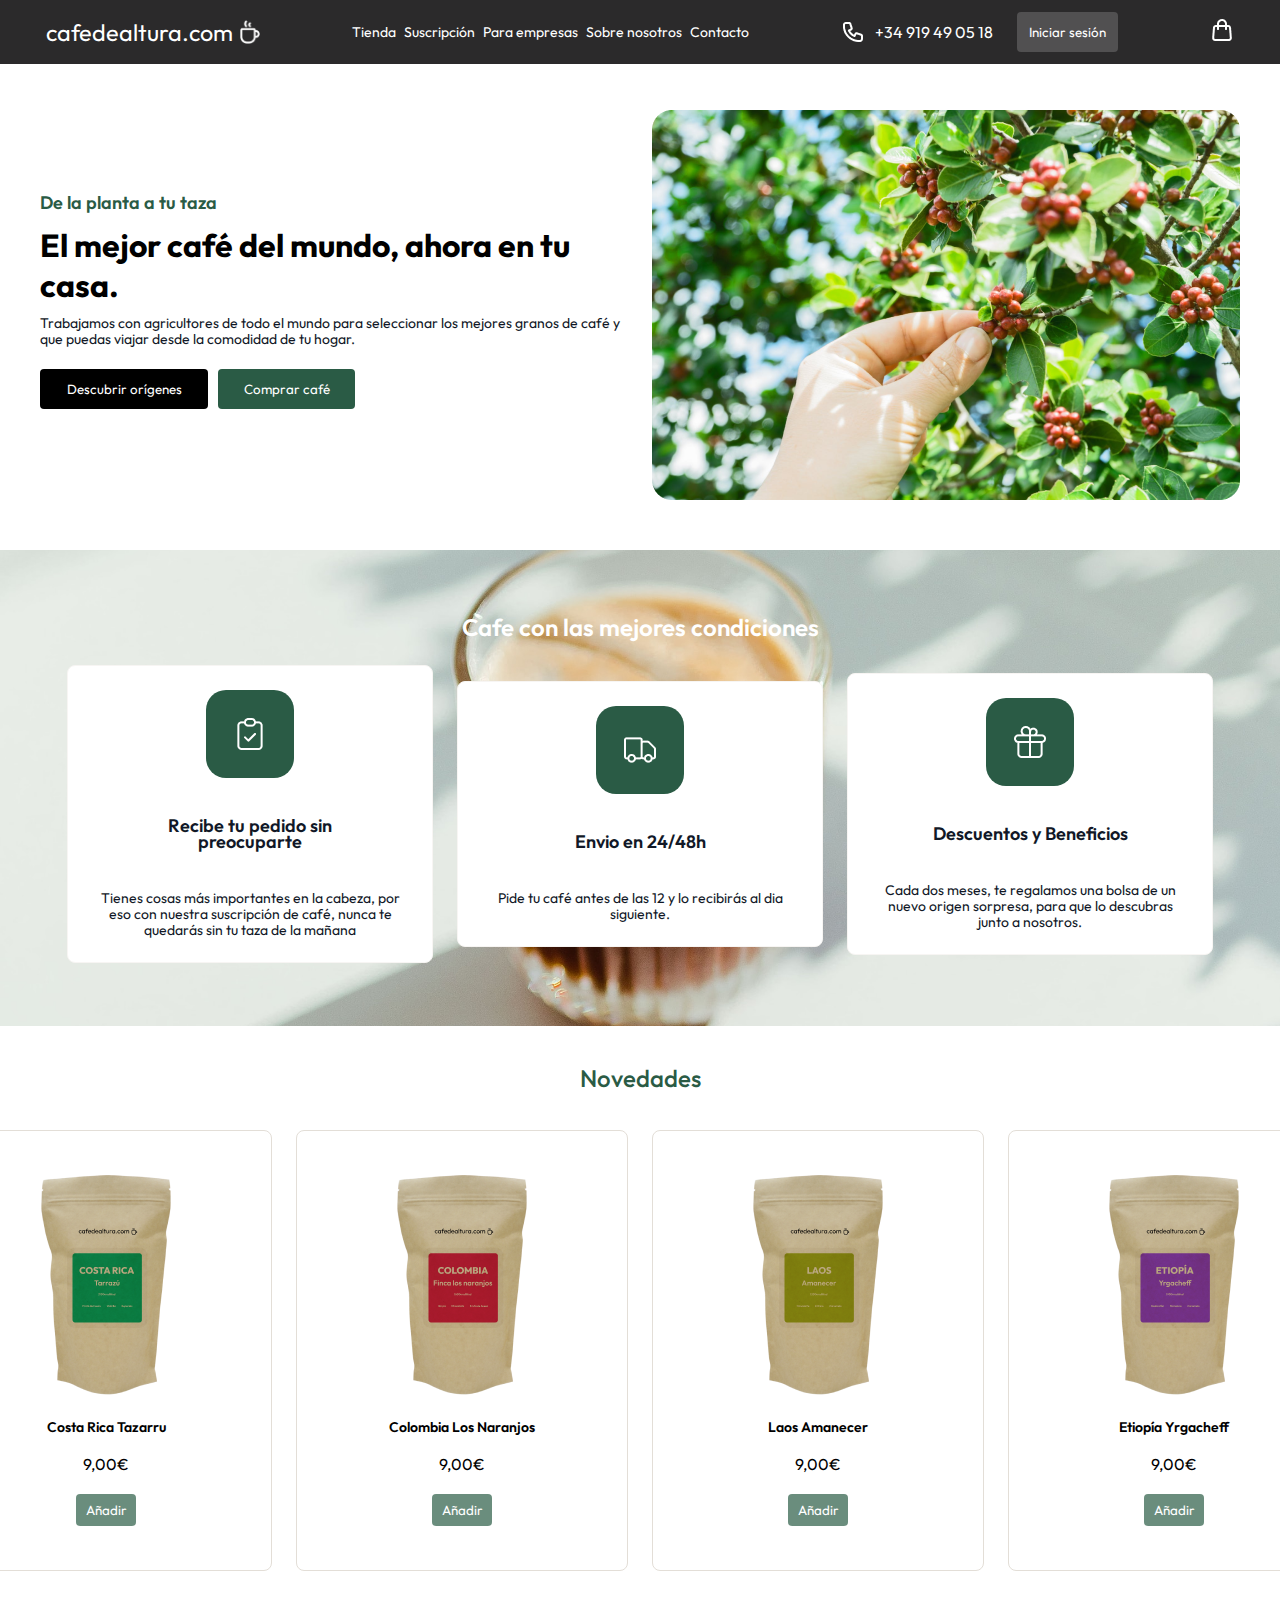
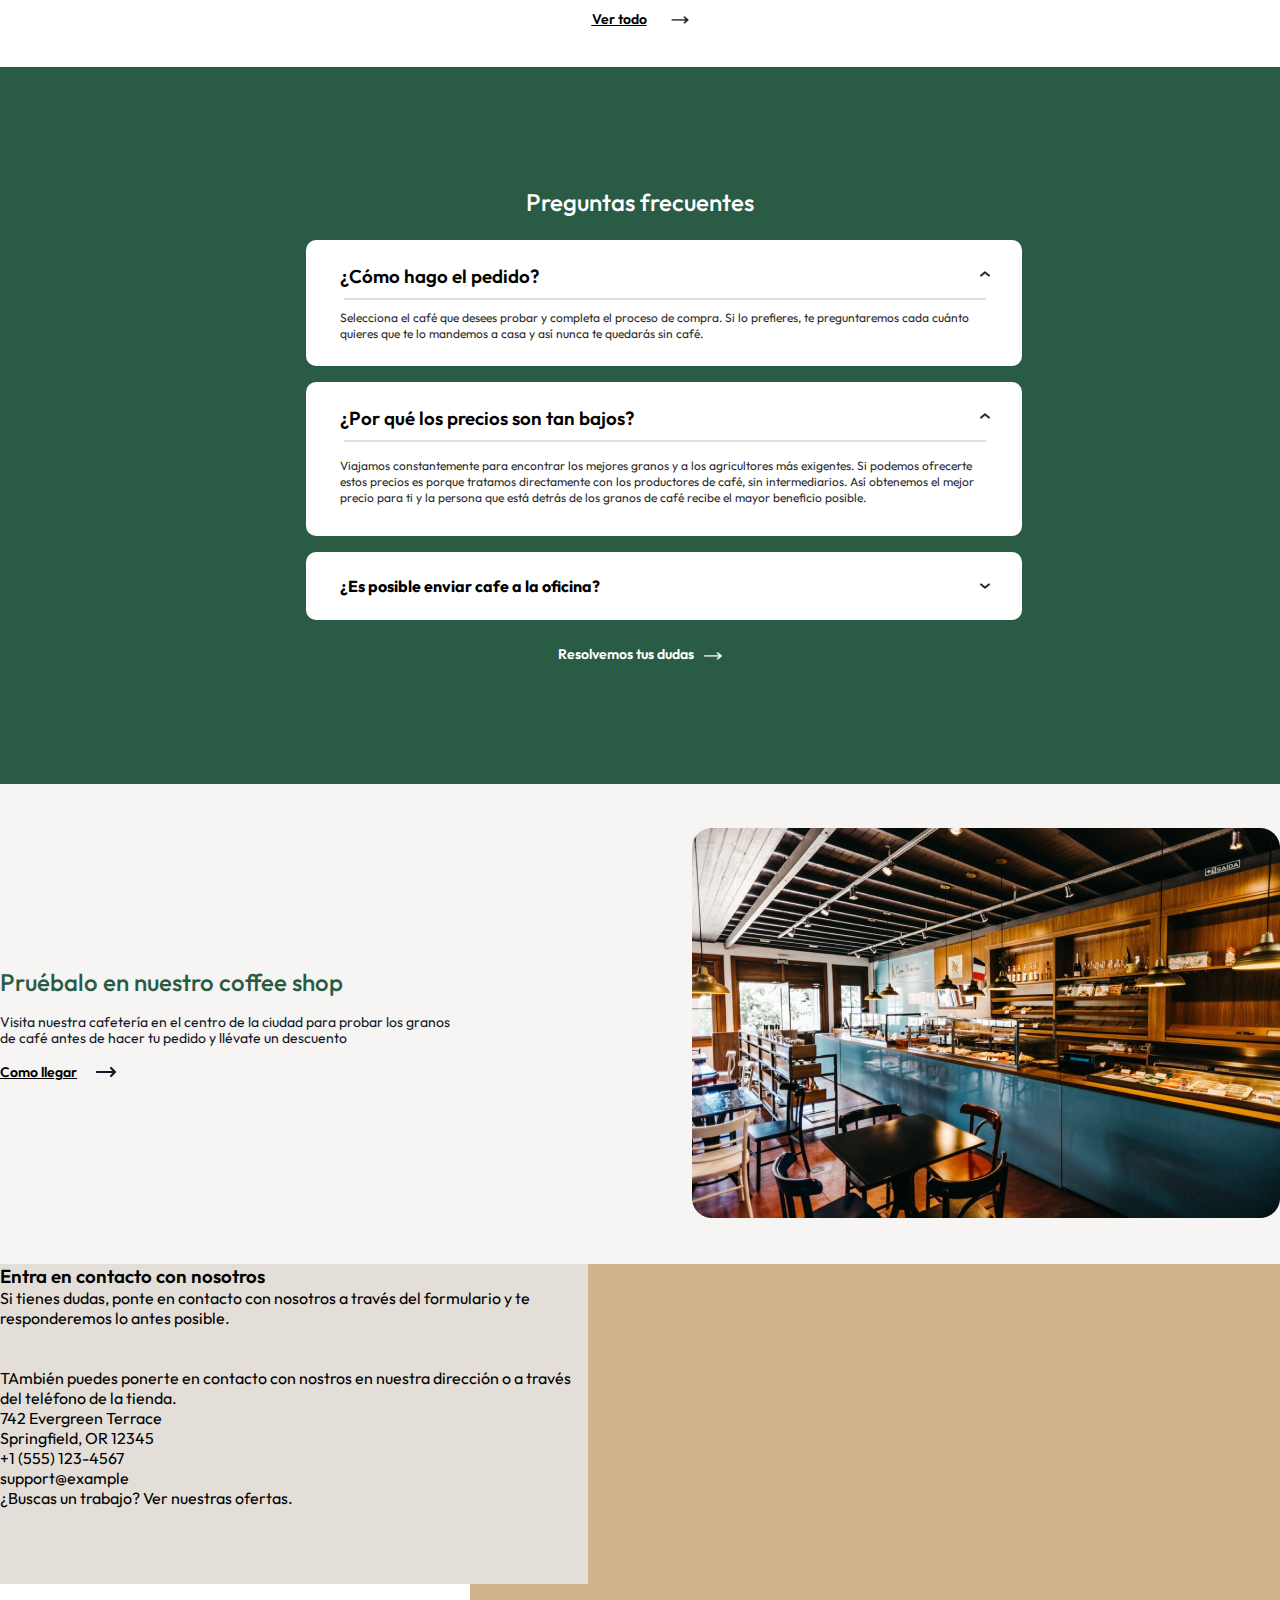
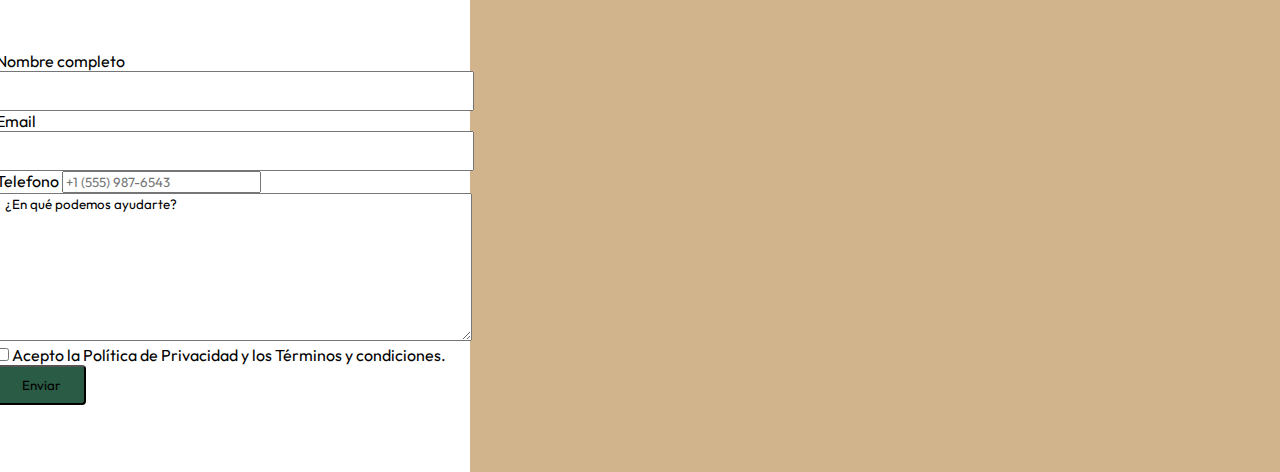
==== index_1.html @ 5ed2f042 "DONE" ====
<!DOCTYPE html>
<html lang="en">

<head>
    <meta charset="UTF-8" lang="esp">
    <meta name="viewport" content="width=device-width, initial-scale=1.0">
    <title>Document</title>
    <link rel="stylesheet" href="proyecto_1_css.css">
    <link rel="preconnect" href="https://fonts.googleapis.com">
    <link rel="preconnect" href="https://fonts.gstatic.com" crossorigin>
    <link href="https://fonts.googleapis.com/css2?family=Outfit:wght@100;200;300;400;500;600;700;800;900&display=swap"
        rel="stylesheet">
</head>

<body>
    <!-- #region NAVHeader Menu de Navegacion -->
    <div class="header"> 
        <div class="navImg">
            <a href="#" class="cafeHome"> cafedealtura.com </a>
            <img src="cafecito.png" alt="cafecito" class="navImg">
        </div>
        <div class="aHcontainer">
            <a href="la" class="aHeader"> Tienda </a>
            <a href="la" class="aHeader"> Suscripción </a>
            <a href="la" class="aHeader"> Para empresas </a>
            <a href="la" class="aHeader"> Sobre nosotros </a>
            <a href="la" class="aHeader"> Contacto </a>
        </div>
        <div class="phoneNumber">
            <div class="phoneHeader">
                <img src="tlf.png" alt="tlf">
                <p> +34 919 49 05 18 </p>
            </div>
            <div>
                <input type="button" name="boton" value="Iniciar sesión" class="sesionInicio">
            </div>
        </div>
        <div>
            <img src="bolsaCompra.png" alt="bolsaCompra">
        </div>
    </div>
    <!-- #endregion-->
   
    <!-- #region MAin container seccion1 Descripcion -->
    <div class="container">
        <div class="centenidoPrincipal">
            <div class="seccion1">
                <div id="Subtilos">
                    <div>
                        <h3 id="titleSmal"> De la planta a tu taza </h3>
                    </div>
                    <div class="">
                        <h1> El mejor café del mundo, ahora en tu casa. </h1>
                    </div>
                    <div>
                     <p class="texTo1"> Trabajamos con agricultores de todo el mundo para seleccionar los mejores granos de
                     café y que puedas viajar desde la comodidad de tu hogar. </p>
                    </div>
                    <div class="SeccionBotones">
                        <div>
                            <button id="botn1">Descubrir orígenes</button>
                        </div>
                        <div>
                            <button id="botn2">Comprar café</button>
                        </div>
                    </div>
                </div>
            </div>
            <div class="seccion2">
                <img src="Hero image.png" alt="Hero" class="imgHero">

            </div>
        </div>
  <!-- #endregion -->  </div>   
    
    <!-- #region  Seccion3 Envio de Cafes -->  
    <div class="seccion3">
          <h2>Cafe con las mejores condiciones </h2>
        <div class="gridLayout">
            <div class="grid">
                <div class="checkbox1">
                    <img src="check.png" alt="imgCar">
                </div>
                <h3>Recibe tu pedido sin preocuparte</h3>
                <p class="textoContenido3">Tienes cosas más importantes en la cabeza, por eso con nuestra suscripción de
                    café, nunca te quedarás
                    sin tu taza de la mañana</p>
            </div>
            <div class="grid">
                <div class="checkbox1">
                    <img src="imgCar.png" alt="imgCar">
                </div>

                <h3> Envio en 24/48h </h3>
                <p class="textoContenido3"> Pide tu café antes de las 12 y lo recibirás al dia siguiente. </p>

            </div>
            <div class="grid">
                <div class="checkbox1">
                    <img src="imgRegals.png" alt="imgCar">
                </div>
                <h3> Descuentos y Beneficios </h3>
                <p class="textoContenido3">
                    Cada dos meses, te regalamos una bolsa de un nuevo origen sorpresa, para que lo descubras junto a
                    nosotros.
                </p>
            </div>
        </div>
    </div>  
    <!-- #endregion -->   
 
    <!-- #region Seccion4 BagCoffes-->
   <div class="seccion4">
        <h2> Novedades</h2>
        <div class="tiendaBag">
            <div class="boxcaffes">
                <div class="imgEtiopia">
                    <img src="Coffee bag.png" alt="coffeebag">
                </div>
                <div class="coffeMoney">
                    <p> Costa Rica Tazarru </p>
                </div>
                <p> 9,00€</p>
                <button class="btonCoffe">Añadir</button>
            </div>
            <div class="boxcaffes">
                <div class="imgEtiopia">
                    <img src="Coffee bagRed.png" alt="coffeebag">
                </div>
                <div class="coffeMoney">
                    <p> Colombia Los Naranjos</p>
                </div>
                <p> 9,00€</p>
                <button class="btonCoffe">Añadir </button>
            </div>
            <div class="boxcaffes">
                <div class="imgEtiopia">
                    <img src="Coffee bag (4).png" alt="coffeebag">
                </div>
                <div class="coffeMoney">
                    <p> Laos Amanecer </p>
                </div>
                <p> 9,00€</p>
                <button class="btonCoffe">Añadir </button>
            </div>
            <div class="boxcaffes">
                <div class="imgEtiopia">
                    <img src="Coffee bag (3).png" alt="coffeebag">
                </div>
                <div class="coffeMoney">
                    <p> Etiopía Yrgacheff </p>
                </div>
                <p> 9,00€</p>
                <button class="btonCoffe">Añadir </button>
            </div>
        </div>
        <div class="aVertodo">
            <a href="" class="aVertodo"> Ver todo </a>
            <a href=""> <img src="flechaBlack2.png" alt="" class="imgFlecha"> </a>
        </div>
    </div>       
    <!-- #endregion -->

    
    <!-- #region Seccion5 preguntas Frecuentes -->
    <div class="seccion5">
        <h4 class="seccionH4"> Preguntas frecuentes </h4>

        <div class="seccionPreguntas">           
            <div id="cajaPreguntas"> 
                <div class="boxAsk">
                    <h3>¿Cómo hago el pedido? </h3>
                    <img src="dropDown.png" alt="dropDown" class="dropDownseccion5">
                </div>
                <div class="line"></div>
                <p class="textoFAQ"> Selecciona el café que desees probar y completa el proceso de compra. Si lo
                    prefieres, te preguntaremos cada cuánto quieres que te lo mandemos a casa y así nunca te quedarás
                    sin café.
                </p>
            </div>
            <div id="cajaPreguntas">
                <div class="boxAsk">
                    <h3>¿Por qué los precios son tan bajos? </h3>
                    <img src="dropDown.png" alt="dropDown" class="dropDownseccion5">
                </div>
                <div class="line"></div>
                <p class="textoFAQ2"> Viajamos constantemente para encontrar los mejores granos y a los agricultores más
                    exigentes. Si podemos ofrecerte estos precios es porque tratamos directamente con los productores de
                    café, sin intermediarios. Así obtenemos el mejor precio para ti y la persona que está detrás de los
                    granos de café recibe el mayor beneficio posible.
                </p>
            </div>
            <div id="cajaPreguntas">
                <div class="boxAsk">
                    <h4>¿Es posible enviar cafe a la oficina?</h4>
                    <img src="dropDown.png" alt="dropDown" class="dropDownseccion5 flechaGirada">
                </div>
            </div>
        </div>
        <div class="footPreguntas">
            <a href="" class="vinculosPreguntas">
                <p class="AnswerAsk">Resolvemos tus dudas</p>
            </a>
            <a href="" class="vinculosPreguntas">
                <img src="FlechaWhite.png" alt="footPreguntas" class="FlechaWhiteIMG">
            </a>
        </div>
    </div>
    <!-- #endregion -->
    
    
    <!-- #region SalaStar Bar Coffe -->
    <div class="seccion6">
        <div class="breakfasCoffe">

            <div class="coffeShop">
                <div class="coffeStarS">
                    <h4> Pruébalo en nuestro coffee shop</h4>
                </div>
                <div class="textoSeccion6">
                    <p>
                        Visita nuestra cafetería en el centro de la ciudad para probar los granos de café antes de hacer tu pedido y llévate un descuento
                     </p>
                </div>

                <div class="hiperVinculoseccion6">
                     <a href="" class="hiperEnlaces"> Como llegar </a> 
                     <a href="" class="">   <img src="flechaBlack.png" alt=""> </a>
                </div>

            </div>           
            <div class="coffeStarSecc6">
                    <img src="sala_cafe (3).png" alt="sala_cafe">
            </div>

        </div>
    </div> 
<!-- #endregion -->


    <div class="seccion7">
        <div class="formContact7a">
            <h3>
                Entra en contacto con nosotros

            </h3>
            <p>Si tienes dudas, ponte en contacto con nosotros a través del formulario y te responderemos lo antes posible.</p> <br> <br>
            <p>
                TAmbién puedes ponerte en contacto con nostros en nuestra dirección o a través del teléfono de la tienda.
            </p>
            <p> 742 Evergreen Terrace   </p>
            <p> Springfield, OR 12345   </p>
            <p> +1 (555) 123-4567   </p>
            <p> support@example</p>
            <p> ¿Buscas un trabajo? Ver nuestras ofertas.</p>

        </div>
        
        <div class="formContact7B">
            <form action="http:">
                <label for="">Nombre completo</label>
                <input type="text" name="" id="name">
                

                <label for="">Email</label>
                <input type="email" name="" id="email">

                <label for="phone">Telefono </label> 
                 <input type="tel" id="phone" name="phone" placeholder="+1 (555) 987-6543"

                ><textarea name="texto" id="texto" >  ¿En qué podemos ayudarte? </textarea>

                <input type="checkbox" name="acepCondicion" id="acepCondicion">
                Acepto la Política de Privacidad y los Términos y condiciones.
                <label for=""> 
                <button id="buttonselect7">Enviar</button>
                </label>
            </form>
        </div>      
    </div> 



</body>

</html>
---- proyecto_1_css.css ----
* {
    margin: 0;
    font-family: 'Outfit', sans-serif;
    
}

body{
    background-color: tan;
}

.header {
    display: flex;
    justify-content: space-around;
    align-items: center;
    height: 64px;
    width: 100%;
    font-weight: 400;
    background-color: #2B2A2B;
    color: #FFFFFF;
    
}

.navImg{
    display: flex;
    height: 24.95px;
    justify-content: space-between;
    align-items: center;
    font-size: 23.42px;
    gap: 7px;


} 
.cafeHome {
    text-decoration: none;
    color: #FFFFFF;
    line-height: 35px;
    font-style: normal;
    font-family: 'Outfit', sans-serif;
    display: flex;
    gap: 18px;
    
}

.aHeader {
    display: flex;
    justify-content: space-around;
    text-decoration: none;
    color:#FFFFFF;
    
}
.phoneHeader{
    display: flex;
    align-items: center;
    gap: 12px;

}
.phoneNumber{
    display: flex;
    gap: 24px;
    justify-content: center;
    align-items: center;
}

.aHcontainer {
    display: flex;
    justify-content: space-around;
    gap: 8px;
    font-size: 14px;
    align-items: center;
    
    
}
.sesionInicio{
    display: flex;
    justify-content: center;
    align-items: center;
    color: #FFFFFF;
    padding: 12px;
    border:0;
    background-color:#515051;
    border-radius: 4px;   
} 

/**
*parte primera navegacion
*
*
**/
.container {
   display: flex;
    align-items: center;
    padding: 48px 40px;
    gap: 8px;
    background-color: #FFFFFF;
    justify-content: space-between;
}
.seccion1{
    width: 588px;
    height: 232px;
    
}
.centenidoPrincipal{
    width: 100%;
    height: 390px;
    display: flex;
    justify-content: space-between;
    align-items: center;
        
}

.seccion1 h2{
    font-family: 'Outfit';
    font-style: normal;
    font-weight: 600;
    font-size: 40px;
    line-height: 44px;
    width: 588px;
    height: 88px;
}

#titleSmal{
    display: flex;
    color: #2A5B45;
    font-family: 'Outfit';
    font-style: normal;
    font-weight: 600;
    font-size: 18px;
    line-height: 24px;

}
#Subtilos{
    display: flex;
    flex-direction: column;
    gap: 10px;

}

.p{
font-style: normal;
font-weight: 400;
font-size: 14px;
line-height: 16px;
color: #111827 ;
}

.imgHero {
    width: 588px;
    height: 390px;
}
.SeccionBotones{
    margin-top: 12px;
    display: flex; 
    gap:10px;    
    
}
#botn1 {
    border: 0;
    background-color: black;
    color: white;
    width: 168px;
    height: 40px;
    padding: 12px;
    border-radius: 4px;
    cursor: pointer;


}

#botn2 {
    border: 0;
    background-color: #2A5B45;
    color: white;
    border-radius: 4px;
    width: 137px;
    height: 40px;
    padding: 12px;
    cursor: pointer;
}

h3{
 font-weight: 600;
 size: 18px;
 line-height: 24px;
 font-family: 'Outfit';
 

}
.texTo1{
 display: flex;
font-weight: 400;
font-size: 14px;
line-height: 16px;
color: #111827;
gap: 8px;

}
/*
*
*Ahora vamos a ver main principal
*Seccion principal
*/

.seccion3 {
    height: 380px;
    background-image: url(cafe_deAltura.jpeg);
    background-size: cover;
    background-repeat: no-repeat;
    background-position: center;
    display: flex;
    flex-direction: column;
    justify-content: center;
    align-items: center;
    padding: 48px 147px;
    gap: 24px;

}

.seccion3 h2{
font-weight: 600;
font-size: 24px;
line-height: 28px;
color: #FFFFFF;

}

.checkbox1 {
    display: flex;
    justify-content: center;
    align-items: center;
    border-radius: 20px;
    background-color:#2A5B45;
    width: 64px;
    height: 64px;
    padding: 12px;
    gap: 8px;
    align-items: center;

}
.gridLayout {
    display: flex;
    justify-content: space-evenly;
    gap: 24px;
    align-items: center;
    
}
.grid {
    height: 232x;
    width: 316px;
    display: flex;
    flex-direction: column;
    background-color:#FFFFFF;
    border-radius: 8px;
    align-items: center;
    gap: 16px;
    padding: 24px;
    border: 1px solid #F7F5F3;
}
.textoContenido3{
    display: flex;
    align-items: center;
    justify-content: center;
    text-align: center;
    font-weight: 400;
    font-size: 14px;
    line-height: 16px;
    color:#111827;;
    
}

.grid h3{
    font-size: 18px;
    line-height: 16px;
    font-weight: 400px;
    font-weight: 600;
    color: #111827;
    text-align: center;
    width: 268px;
    padding: 24px;
    font-family: 'Outfit';
    font-style: normal;
} 
/*
*Seccion4
*Mi tiendas Bag Coffe
*
*
*/

.btonCoffe{
    width: 60px;
    height: 32px;
    border-radius: 8px;
    background-color: #2A5B45B2;
    padding: 8px;
    color: #FFFFFF;
    border: 0;
    border-radius: 4px;
    cursor: pointer;
}
.btonCoffe:hover {
    background-color: #2A5B45;
}

.seccion4 h2{
    background-color: #FFFFFF;
    line-height: 24px;
    font-weight: 500;
    font-style: normal;
    font-family: 'Outfit';
    color: #2A5B45;
}
.seccion4{
    /* height: 604.49px; */
    background-color:#FFFFFF;
    padding: 40px;
    display: flex;
    flex-direction: column;
    align-items: center;
    gap: 40px;
        
}
.aVertodo{
    display: flex;
    justify-content: center;
    gap: 24px;
    align-items: center;
    text-decoration-line: underline;
    color:black;
    font-style: normal;
    font-weight: 600;
    font-size: 14px;
    line-height: 16px;
}
.imgFlecha{
    width: 18px;
    height: 8px;  

}
.coffeMoney{
    font-family: 'Outfit';
    font-style: normal;
    font-weight: 600;
    font-size: 14px;
    line-height: 16px;
}
.boxcaffes:hover {
    background-color:#F7F5F3;
    width: 282px;
    height: 391px;
    display: flex;
    flex-direction: column;
    padding: 24px;
    border-radius: 8px;
    border:1px #E3DED7 solid;
    align-items: center;
    justify-content: space-evenly;

}
.boxcaffes{
    width: 282px;
    height: 391px;
    display: flex;
    flex-direction: column;
    padding: 24px;
    border-radius: 8px;
    border:1px #E3DED7 solid;
    align-items: center;
    justify-content: space-evenly;

}
/*
*Mi seccion4 terminada con una pseudo case ahover:
*a mi caja: boxcaffe
*
*/

.seccion5 {
    background-color: #2A5B45;
    display: flex;
    justify-content: center;
    flex-direction: column;
    align-items: center;
    height: 621px;
    gap:24px;
    padding: 48px;

}

.boxAsk {
    display: flex;
    width: 650px;
    justify-content: space-between;
    margin-left: 10px;
}
.boxAsk2{
    display: flex;
    width: 650px;
    justify-content:space-between;
    margin-left: 10px;
    margin-right: 10px;
}
.line{
    display: flex;
    margin-left: 14px;
    width: 640px;
    border:#E3DED7 solid 1px;
    justify-content: center;

}
.textoFAQ{
    display: flex;
    font-family: 'Outfit';
    align-items: center;
    margin-left: 10px;
    font-style: normal;
    font-weight: 400;
    font-size: 12px;
    line-height: 16px;
    color: #2B2A2B;

}
.textoFAQ2{
    display: flex;
    font-family: 'Outfit';
    align-items: center;
    margin-left: 10px;
    font-style: normal;
    font-weight: 400;
    font-size: 12px;
    line-height: 16px;
    color: #2B2A2B;
    width: 651px;
    height: 60px;
    text-align: left;    
    
}

.dropDownseccion5{
    width: 10px;
    height: 6px;
    margin-top: 7px;

}
.flechaGirada{
    transform:rotate(180deg);
}
.seccionPreguntas {
    display: flex;
    justify-content: center;
    flex-direction: column;
    background-color:#2A5B45;
    width: 668px;
    gap: 16px;
    
}

.seccionH4{
    font-weight: 500;
    font-size: 24px;
    line-height: 28px;
    color: #FFFFFF;
     /* display: flex;
    justify-content: center;
    padding: 24px; */
    /*
    *de mi texto seccion preguntas
    *
    *   hace referencia a mi titulo h4 pero de mi seccion 4
    */
}

#cajaPreguntas {
    border-radius: 10px;
    background-color:white;
    justify-content: center;
    width: 668px;
    height: fit-content;
    display: flex;
    flex-direction: column;
    align-items: flex-start;
    gap:10px;
    padding: 24px;
}


.footPreguntas{
    display: flex;
    justify-content: space-around;
    gap:10px;
    align-items: center;
}
.FlechaWhiteIMG{
    width: 18px;
    height: 8px;
    border: #FFFFFF;
}
.vinculosPreguntas{
    text-decoration: none;
    color: #FFFFFF;
    
}
.AnswerAsk{
    font-style: normal;
    font-weight: 600;
    font-size: 14px;
    line-height: 16px;
}

/*
*Terminada mi seccion 5 con una sesion de 
*de preguntas llamadas Preguntas y respuestas
*
* y pasamos a la seccion 6
*/

.seccion6 {    
    height: 480px;
    background-color:#F7F5F3;;
    display: flex;
    justify-content: center;    
    align-items: center;
    font-weight: 400;
    size: 14px;
    line-height: 16px;
    color: #111827;
    justify-content:space-around;

}
.breakfasCoffe{
    width: 1280px;
    height:390;
    display: flex;
    justify-content: space-between;
    align-items: center;
    color: #111827;

}

.coffeShop {
    width: 457px;
    height: 120px;
    font-weight: 400;
    font-size: 14px;
    line-height: 16px;
    display: flex;
    flex-direction: column;
    justify-content:space-around;
    gap: 10px;
    align-items:center;
    /* border: solid rebeccapurple;  */
    align-items: flex-start;    
    
}
.textoSeccion6{
    font-style: normal;
    font-weight: 400;
    font-size: 14px;
    line-height: 16px;
}
.hiperVinculoseccion6{
    display: flex;
    gap: 19px;
    
}
.hiperEnlaces{
    font-weight: 600;
    font-size: 14px;
    line-height: 16px;
    color:#000000;
    text-decoration-line: underline;
    font-weight: 600;
    font-size: 14px;
    line-height: 16px;
}

.tiendaBag{
    display: flex;
    justify-content: center;
    gap: 24px;

}

.seccion6 h4{
font-weight: 500;
font-size: 24px;
line-height: 28px;
color: #2A5B45;
text-align: center;
display: flex;
justify-content: space-evenly;

}
.salaCoffe{
    width: 588px;
    height: 390px;
    border-radius: 20px;
}
/*
*Seccion6 finalizada
*
*pasamos a la numero 7
*/


 
.ContactoSecs7b{
    width: 588px;
    height: 320px;
    border: #2A5B45 solid;
    background-color: #FFFFFF;

}
.formContact7B{
    width: 470px;
    height: 488px;
    background-color: #FFFFFF;


}
#name,#email,#telePhono{
    width: 470px;
    height: 34px;
}
#texto{
width: 470px;
height: 142px;
}
.formContact7a{
    width: 588px;
    height: 320px;
    display: flex;
    flex-direction: column;
    align-items: flex-start;
    background-color: #E3DED7;
}
.formContact7B{
    display: flex;
    flex-direction: column;
    background-color: #FFFFFF;
    align-items: center;
    justify-content: center;
    gap: 24px;
    
}
#buttonselect7{
width: 90px;
height: 40px;
background: #2A5B45;
border-radius: 4px;
}
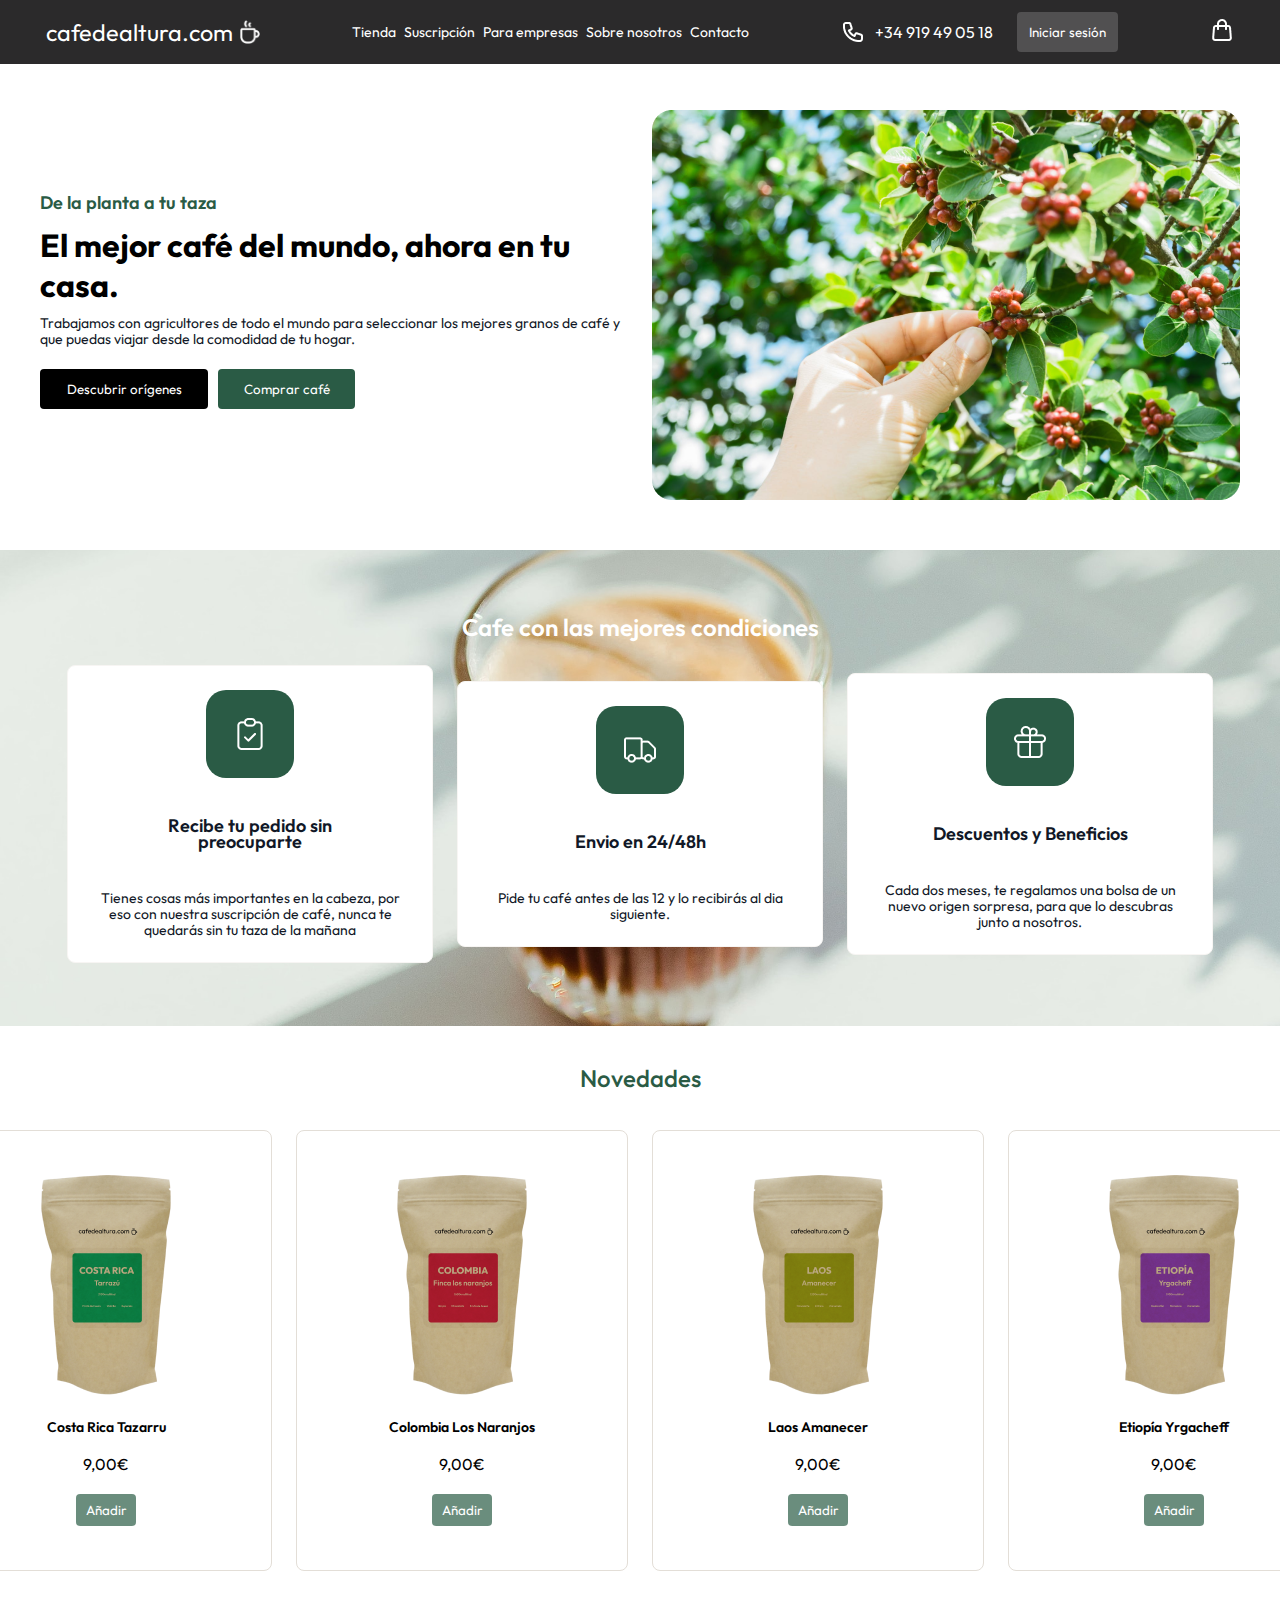
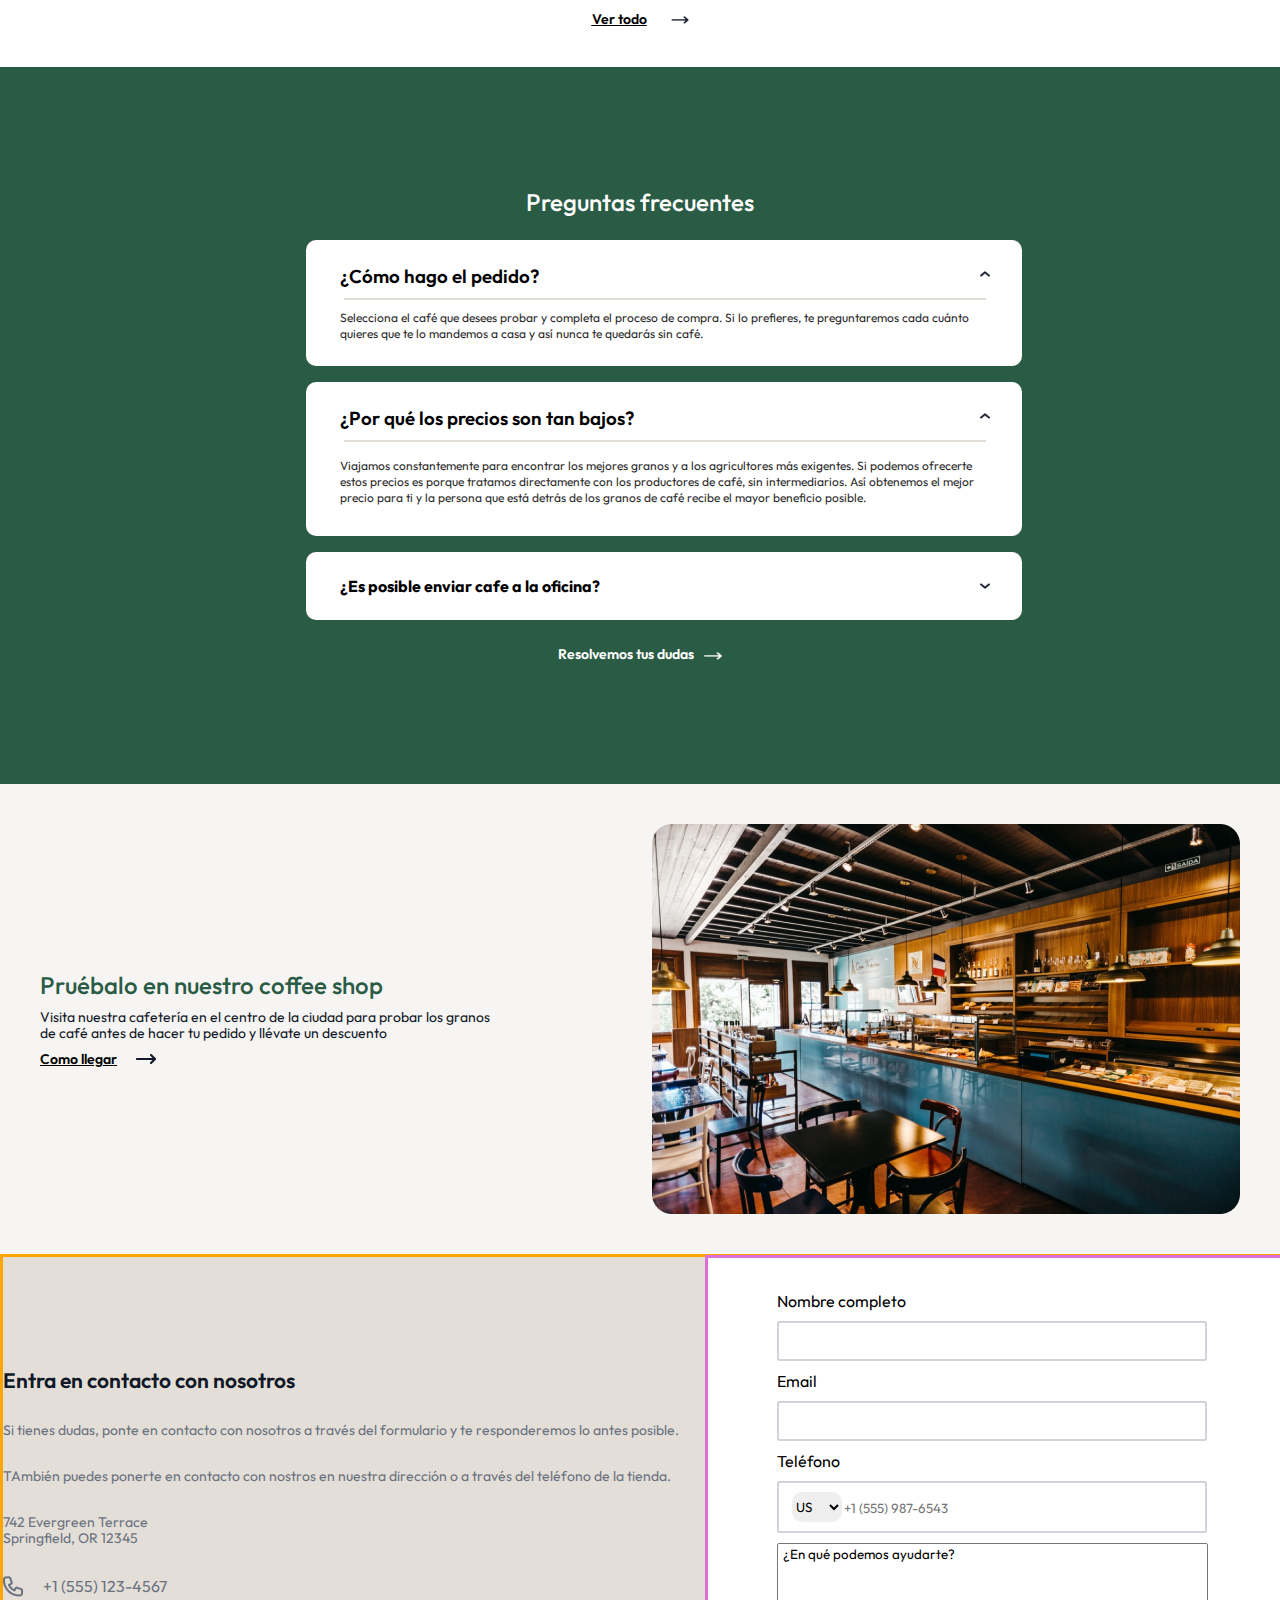
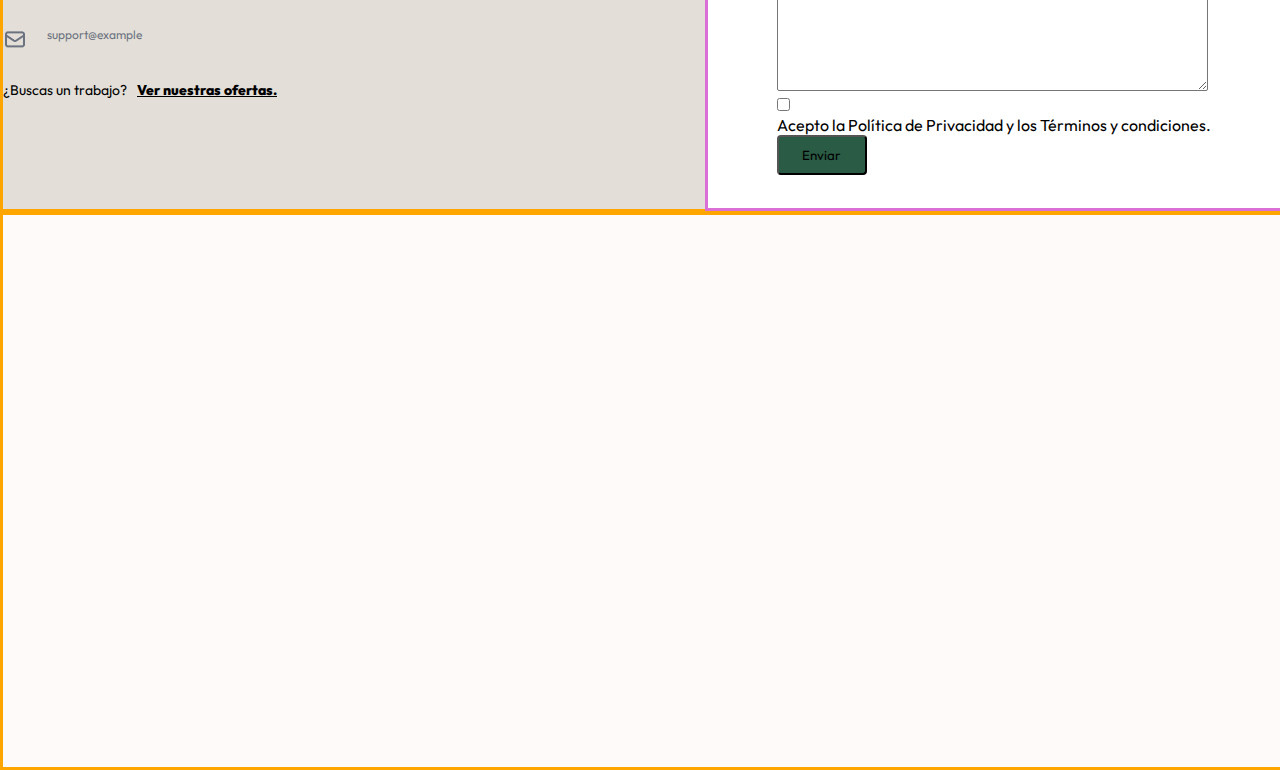
==== commit 8caa5938: "update" ====
--- a/index_1.html
+++ b/index_1.html
@@ -209,8 +209,10 @@
     <!-- #endregion -->
     
     
-    <!-- #region SalaStar Bar Coffe -->
+    <!-- #region Sala Star Bar Coffe -->
     <div class="seccion6">
+
+    
         <div class="breakfasCoffe">
 
             <div class="coffeShop">
@@ -229,55 +231,131 @@
                 </div>
 
             </div>           
+            
             <div class="coffeStarSecc6">
-                    <img src="sala_cafe (3).png" alt="sala_cafe">
-            </div>
-
-        </div>
-    </div> 
+                <img src="sala_cafe (3).png" alt="sala_cafe" clas>
+            </div>
+        </div>
+
+
+    </div>    
 <!-- #endregion -->
 
 
     <div class="seccion7">
+        
         <div class="formContact7a">
-            <h3>
-                Entra en contacto con nosotros
-
-            </h3>
-            <p>Si tienes dudas, ponte en contacto con nosotros a través del formulario y te responderemos lo antes posible.</p> <br> <br>
-            <p>
-                TAmbién puedes ponerte en contacto con nostros en nuestra dirección o a través del teléfono de la tienda.
-            </p>
-            <p> 742 Evergreen Terrace   </p>
-            <p> Springfield, OR 12345   </p>
-            <p> +1 (555) 123-4567   </p>
-            <p> support@example</p>
-            <p> ¿Buscas un trabajo? Ver nuestras ofertas.</p>
-
-        </div>
-        
-        <div class="formContact7B">
-            <form action="http:">
-                <label for="">Nombre completo</label>
-                <input type="text" name="" id="name">
-                
-
-                <label for="">Email</label>
-                <input type="email" name="" id="email">
-
-                <label for="phone">Telefono </label> 
-                 <input type="tel" id="phone" name="phone" placeholder="+1 (555) 987-6543"
-
-                ><textarea name="texto" id="texto" >  ¿En qué podemos ayudarte? </textarea>
-
-                <input type="checkbox" name="acepCondicion" id="acepCondicion">
-                Acepto la Política de Privacidad y los Términos y condiciones.
-                <label for=""> 
-                <button id="buttonselect7">Enviar</button>
-                </label>
-            </form>
-        </div>      
-    </div> 
+            <section class="boxTelegrap">
+                <section class="subtituLo8">
+                    <h3>  Entra en contacto con nosotros  </h3>
+                </section>
+                
+                <p>Si tienes dudas, ponte en contacto con nosotros a través del formulario y te responderemos lo antes posible.</p>
+                <p>TAmbién puedes ponerte en contacto con nostros en nuestra dirección o a través del teléfono de la tienda.
+                </p>   
+                <section>
+                    <p> 742 Evergreen Terrace   </p>
+                    <p> Springfield, OR 12345   </p>                
+                </section>             
+                
+            </section>
+            <div class="boxtelePhone">
+                <img src="Icon.png" alt=""> <p> +1 (555) 123-4567  </p>     <br>
+                
+            </div>
+            <div  class="boxMail">  
+                <img src="Mail.png" alt="">
+                <p class="pSmall"> support@example</p> 
+            </div>
+            
+            <div class="boxJob">
+                <section>  <p> ¿Buscas un trabajo? </p> </section>
+                <section> <a href=""> Ver nuestras ofertas.</a>  </section>
+            </div>
+            
+        </div>
+
+        <div class="boxContainerseccion7A"> 
+
+            
+            <div class="seccion7B">
+                <p id="texto"> Nombre completo </p>   
+
+                <div class="formboxUnderline">                       
+                    <input type="email" class="numero">                        
+                </div>  
+                
+                <p id="texto"> Email </p>
+                <div class="formboxUnderline">                                                                                       
+                    <input type="text" class="numero">  
+                </div>    
+                
+                <p id="texto"> Teléfono </p>
+                
+                <div class="formboxUnderline">
+                    <div class="listDesplegable">
+                        <select name="Selecciona" class="selector" value=""> 
+                            <option value=""> US</option>
+                            <option value=""> NIC</option>
+                            <option value=""> UK</option>
+                            <option value=""> ESP </option>
+                        </select>
+                        <div>                            
+                            <input type="number" placeholder="+1 (555) 987-6543 "class="numero3">
+                        </div>
+                    </div>
+                </div>                  
+                 <div class="terminoYcondiciones">
+                        <section>
+                         <textarea name="texto" id="textoForm7"> ¿En qué podemos ayudarte? </textarea>
+                        </section>
+                        
+                        <section class="aceptarTerminos">
+                            <input type="checkbox" name="acepCondicion" id="acepCondicion">                           
+                                <p>
+                             Acepto la Política de Privacidad y los Términos y condiciones.                      
+                                </p>                
+                        </section>
+                        
+                        <section>                    
+                            <label for=""> 
+                                <button id="buttonselect7">Enviar</button>
+                            </label>                
+                        </section>
+                </div>
+            </div>
+            
+            
+        </div>                   
+            
+            
+
+
+
+
+
+
+
+
+
+
+        
+        
+        
+    </div>
+    
+    
+    
+    
+    
+    
+    <div class="boxNew">     
+        
+        
+
+
+
+    </div>
 
 
 
--- a/proyecto_1_css.css
+++ b/proyecto_1_css.css
@@ -5,7 +5,7 @@
 }
 
 body{
-    background-color: tan;
+    background-color: snow;
 }
 
 .header {
@@ -441,6 +441,15 @@
     margin-top: 7px;
 
 }
+
+/*
+
+*aqui tenemos el primer ejemplo de 
+*transform: rotate; con css
+*de una imagen girada 180 grados.
+*/
+
+
 .flechaGirada{
     transform:rotate(180deg);
 }
@@ -514,8 +523,7 @@
 */
 
 .seccion6 {    
-    height: 480px;
-    background-color:#F7F5F3;;
+    background-color:#F7F5F3;
     display: flex;
     justify-content: center;    
     align-items: center;
@@ -524,21 +532,25 @@
     line-height: 16px;
     color: #111827;
     justify-content:space-around;
+    padding: 40px 40px 40px;
 
 }
 .breakfasCoffe{
-    width: 1280px;
-    height:390;
-    display: flex;
-    justify-content: space-between;
-    align-items: center;
+    width: 100%;
+    display: flex;
+    justify-content: center;
+    align-items:center;
     color: #111827;
-
-}
-
-.coffeShop {
-    width: 457px;
-    height: 120px;
+    gap: 150px;
+
+}
+.coffeStarSecc6{
+    width:50%;
+    display: flex;
+    align-items: flex-start;
+}
+
+.coffeShop {    
     font-weight: 400;
     font-size: 14px;
     line-height: 16px;
@@ -546,9 +558,8 @@
     flex-direction: column;
     justify-content:space-around;
     gap: 10px;
-    align-items:center;
-    /* border: solid rebeccapurple;  */
-    align-items: flex-start;    
+    align-items:flex-start;
+    width: 50%;
     
 }
 .textoSeccion6{
@@ -602,50 +613,258 @@
 */
 
 
- 
-.ContactoSecs7b{
+.formboxUnderline{
+    width: 400px;
+    border-radius: 2px;
+    border:#D1D5DB solid 2px;
+    display: flex;
+    align-items: center;
+    padding: 9px 13px;
+    
+}
+.formboxUnderline:hover{
+    width: 400px;
+    border-radius: 2px;
+    border:#9B9EA3 solid 2px;
+    display: flex;
+    border-radius: 8px;
+  
+}
+.formboxUnderline:focus{
+    width: 400px;
+    border-radius: 2px;
+    border:#3F8F6B solid 2px;
+    
+}
+
+.selector{
+    width:50px;
+    height: 30px;
+    border: 0;
+    border-radius: 10px;
+    outline: none;
+}
+
+.listDesplegable{
+    display: flex;
+    align-items: center;
+    /* gap: 5px; */
+    border-radius: 19px;
+
+}
+.numero3{
+    border: 0px;
+    width: 350px;
+
+}
+.numero3:hover{
+    border: 0px;
+    width: 350px;
+    border-color:#3F8F6B  ;
+}
+.numero{  
+    display: flex;
+    align-items: center;
+    width: 390px;
+    border: 0;
+    /* width: 470px;
+    height: 34px; */
+    /* margin-left: 5px; */
+
+    &:focus{
+    outline: none;
+    border:#3F8F6B solid 2px;
+    }
+
+}
+
+
+.seccion7{
+    display: flex;
+    justify-content:space-around;
+    width:100%;   
+    display: flex;
+    flex-direction: row;
+    justify-content: center;
+    align-items: center;
+    gap: 20px;
+
+}
+
+.boxTelegrap{
+    font-family: 'Outfit';
+    font-style: normal;
+    font-weight: 400;
+    font-size: 14px;
+    line-height: 16px;
+    color: #6B7280;
+    display: flex;
+    justify-content: space-around;
+    flex-direction: column;
+    gap: 30px;
+    
+}
+
+.boxtelePhone{
+    display: flex;
+    /* border: red solid; */
+    gap: 20px;
+    color: #6B7280;
+}
+
+#textoForm7{
+    width: 425px;
+    height: 142px;
+    border-radius: 2px;    
+    
+}
+
+.pSmall{
+    font-size: 12px;
+    color:#6B7280 ;
+    font-family: 'Outfit', sans-serif;
+}
+.boxMail{
+    display: flex;
+    /* border: #2A5B45 solid; */
+    gap:20px;
+}
+.boxJob{
+    display: flex;
+    font-style: normal;
+    font-weight: 400;
+    font-size: 14px;
+    line-height: 16px;
+    gap:10px
+
+}
+.boxJob a{
+    display: flex;
+    font-style: normal;
+    font-weight: 800;
+    font-size: 14px;
+    line-height: 16px;
+    color:#000000;
+
+}
+.subtituLo8{
+    font-family: 'Outfit';
+    font-style: normal;
+    font-weight: 600;
+    font-size: 18px;
+    line-height: 24px;
+    color: #111827;
+
+}
+.seccion7{
+    height: 552px;
+    border: orange solid;
+    background-color: #E3DED7;
+}
+
+.formContact7a{
+    display: flex;
+    flex-direction: column;
+    align-items: flex-start;
+    justify-content: center;
+    gap:10px;
+    width: 700px;
+    height: 420px;
+    background-color: #E3DED7;
+    /* border: yellow solid; */
+    gap: 30px;
+
+}
+.seccion7B{
+    display: flex;
+    flex-direction: column;
+    justify-content:center;
+    gap:10px;
+    background-color: #FFFFFF;
+       
+    /* width: 50%; */
+    /* height: 480px; */
+    /* border: red solid;    */
+    /* gap:5px;
+    width: 470px;
+    height: 400px;
+    padding: 20px; */
+
+
+    
+}
+
+.boxNew{
+    width:1300px;
+    height: 552px ;
+    border: orange solid;
+    display: flex;    
+    justify-content: center;
+
+}
+.sideA{
+    width: 600px;
+    height: 552px;
+    border: rosybrown solid;
+    margin-left: 20px;
+    background: #E3DED7;
+    display: flex;
+    justify-content: center;
+}
+.sideB{
+    width: 600px;
+    height: 552px;
+    border: #3F8F6B solid;
+    background: #FFFFFF;
+}
+
+
+
+.boxContainerseccion7A{
     width: 588px;
-    height: 320px;
-    border: #2A5B45 solid;
-    background-color: #FFFFFF;
-
-}
-.formContact7B{
-    width: 470px;
-    height: 488px;
-    background-color: #FFFFFF;
-
-
-}
-#name,#email,#telePhono{
-    width: 470px;
-    height: 34px;
-}
-#texto{
-width: 470px;
-height: 142px;
-}
-.formContact7a{
+    height: 550px;
+    border: orchid solid;
+    background: #FFFFFF;
+    display: flex;
+    justify-content: center;
+    /* padding: 20px */
+    
+    
+}
+
+.boxContainerseccion7b{
     width: 588px;
-    height: 320px;
-    display: flex;
-    flex-direction: column;
-    align-items: flex-start;
-    background-color: #E3DED7;
-}
-.formContact7B{
-    display: flex;
-    flex-direction: column;
-    background-color: #FFFFFF;
-    align-items: center;
-    justify-content: center;
-    gap: 24px;
-    
-}
+    height: 550px;
+    border:darkgreen solid;
+}
+/* .boxContainerseccion7a{
+    width: 612px;
+    height: 550px;
+    border: greenyellow solid;
+} */
+
+/* .conTainer7B{
+    width: 588px;
+    height: 552px;
+    /* border: orangered solid; */
+    /* display: flex;
+    justify-content: center;
+    padding: 45px;
+} */ 
+
 #buttonselect7{
 width: 90px;
 height: 40px;
 background: #2A5B45;
 border-radius: 4px;
-}
-
+
+}
+
+.terminoYcondiciones{
+    display: flex;
+    flex-direction: column;
+    /* gap:20px; */
+    
+}
+
+
